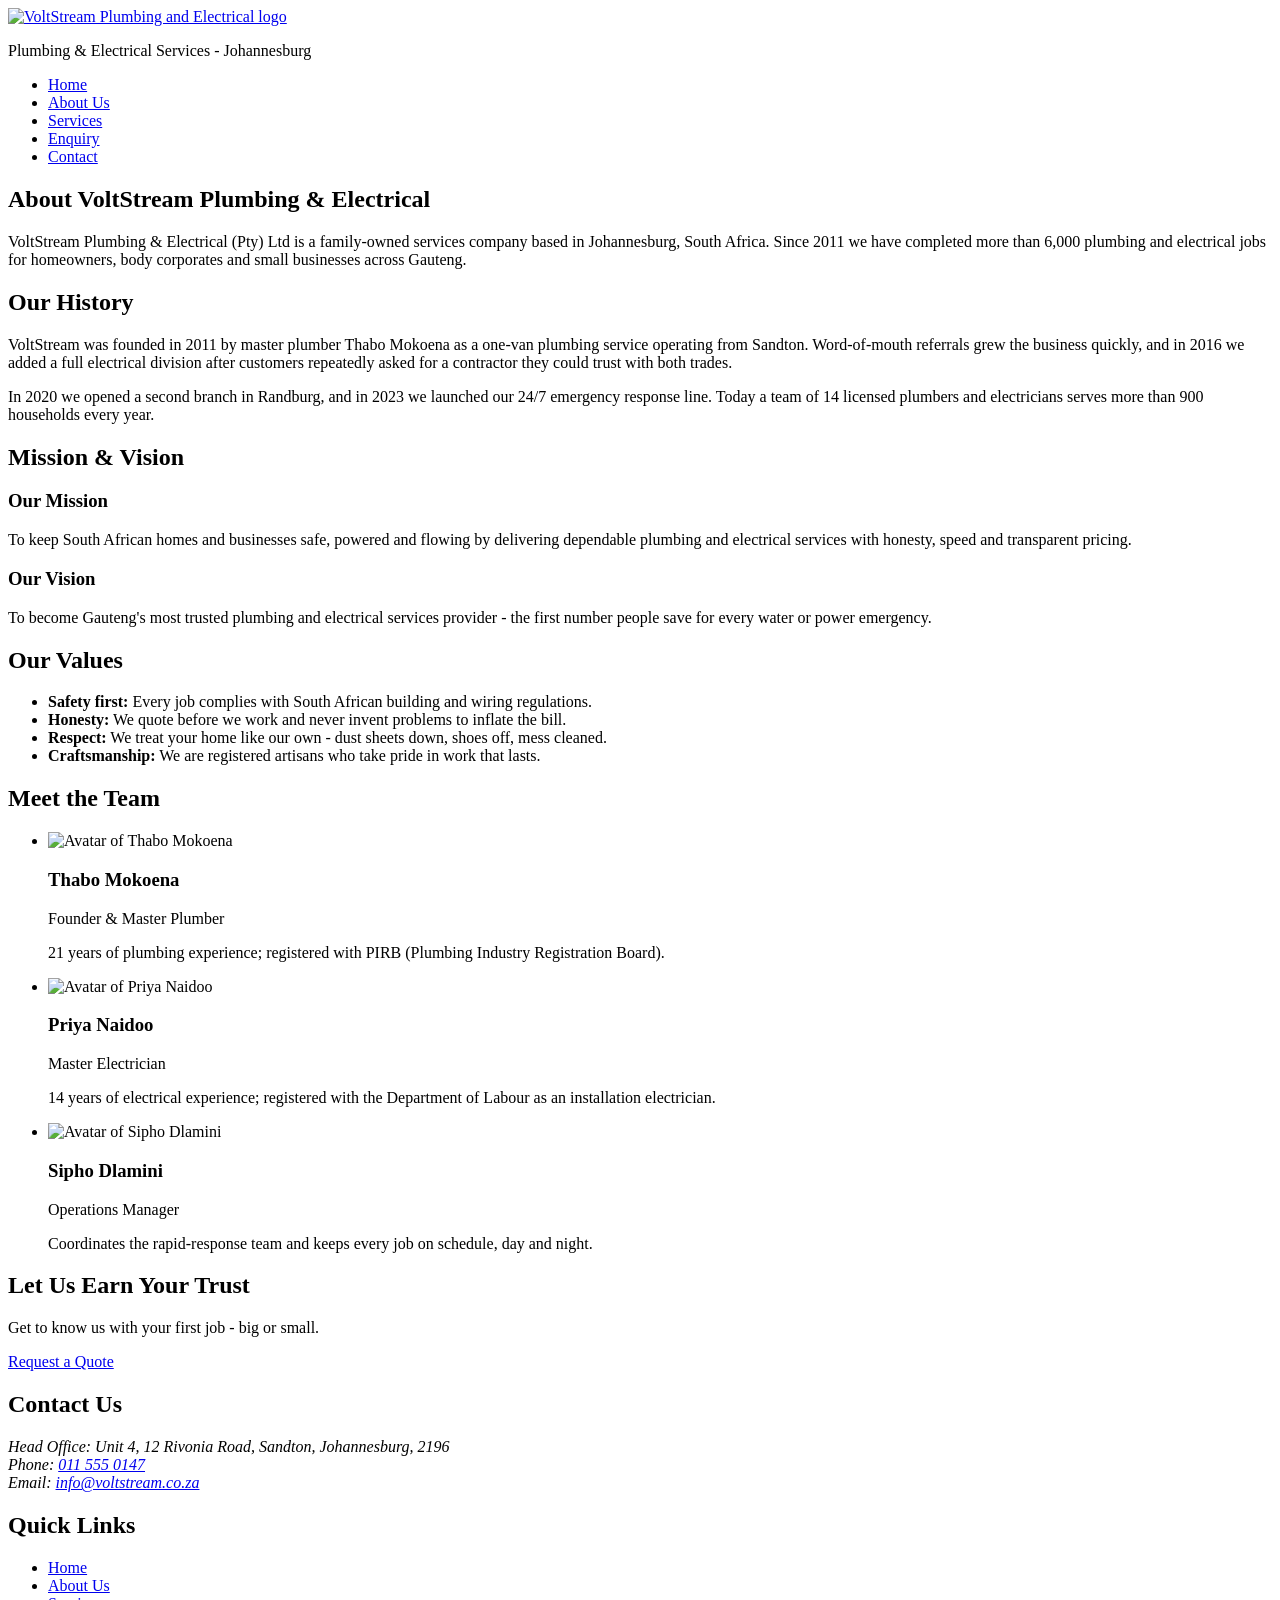
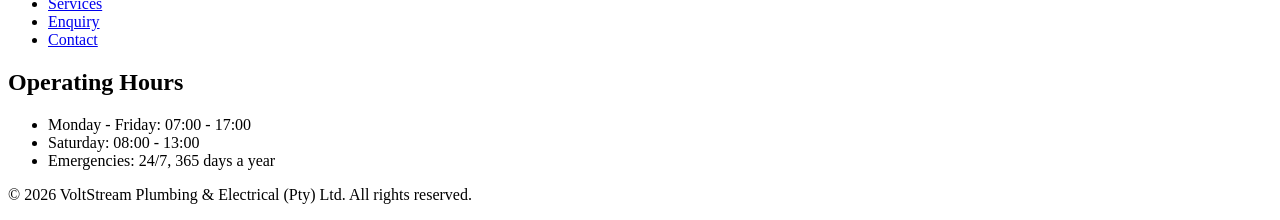
==== about.html @ 59e28704 "Add the 5 HTML pages with semantic structure, shared navigation and comments" ====
<!DOCTYPE html>
<!--
  ============================================================
  VoltStream Plumbing & Electrical - About Us page (about.html)
  WEDE5020 Portfolio of Evidence - Part 1
  ------------------------------------------------------------
  Page purpose:
  Tells the story of the business, states its mission and
  vision, lists the company values and introduces the team.
  ============================================================
-->
<html lang="en">
  <head>
    <meta charset="UTF-8">
    <meta name="viewport" content="width=device-width, initial-scale=1.0">
    <!-- SEO groundwork: page-specific description -->
    <meta name="description" content="Learn about VoltStream Plumbing &amp; Electrical - our history, mission, vision, values and the qualified team behind Johannesburg's trusted plumbing and electrical service.">
    <meta name="author" content="VoltStream Plumbing &amp; Electrical">
    <title>About Us | VoltStream Plumbing &amp; Electrical</title>
    <link rel="stylesheet" href="css/styles.css">
    <link rel="icon" type="image/svg+xml" href="images/logo.svg">
  </head>

  <body>
    <!-- ===================== HEADER / NAVIGATION ===================== -->
    <header>
      <a href="index.html" aria-label="VoltStream Plumbing and Electrical - home">
        <img src="images/logo.svg" alt="VoltStream Plumbing and Electrical logo" width="280" height="70">
      </a>
      <p>Plumbing &amp; Electrical Services - Johannesburg</p>

      <!-- Same navigation menu as every other page -->
      <nav aria-label="Main navigation">
        <ul>
          <li><a href="index.html">Home</a></li>
          <li><a href="about.html" aria-current="page">About Us</a></li>
          <li><a href="services.html">Services</a></li>
          <li><a href="enquiry.html">Enquiry</a></li>
          <li><a href="contact.html">Contact</a></li>
        </ul>
      </nav>
    </header>

    <!-- ===================== MAIN CONTENT ===================== -->
    <main>
      <!-- Page introduction -->
      <section aria-labelledby="about-heading">
        <h1 id="about-heading">About VoltStream Plumbing &amp; Electrical</h1>
        <p>
          VoltStream Plumbing &amp; Electrical (Pty) Ltd is a family-owned services company
          based in Johannesburg, South Africa. Since 2011 we have completed more than
          6,000 plumbing and electrical jobs for homeowners, body corporates and small
          businesses across Gauteng.
        </p>
      </section>

      <!-- Company history -->
      <section aria-labelledby="history-heading">
        <h2 id="history-heading">Our History</h2>
        <p>
          VoltStream was founded in 2011 by master plumber Thabo Mokoena as a one-van
          plumbing service operating from Sandton. Word-of-mouth referrals grew the
          business quickly, and in 2016 we added a full electrical division after
          customers repeatedly asked for a contractor they could trust with both trades.
        </p>
        <p>
          In 2020 we opened a second branch in Randburg, and in 2023 we launched our
          24/7 emergency response line. Today a team of 14 licensed plumbers and
          electricians serves more than 900 households every year.
        </p>
      </section>

      <!-- Mission and vision statements -->
      <section aria-labelledby="mission-heading">
        <h2 id="mission-heading">Mission &amp; Vision</h2>
        <h3>Our Mission</h3>
        <p>
          To keep South African homes and businesses safe, powered and flowing by
          delivering dependable plumbing and electrical services with honesty, speed
          and transparent pricing.
        </p>
        <h3>Our Vision</h3>
        <p>
          To become Gauteng's most trusted plumbing and electrical services provider -
          the first number people save for every water or power emergency.
        </p>
      </section>

      <!-- Company values -->
      <section aria-labelledby="values-heading">
        <h2 id="values-heading">Our Values</h2>
        <ul>
          <li><strong>Safety first:</strong> Every job complies with South African building and wiring regulations.</li>
          <li><strong>Honesty:</strong> We quote before we work and never invent problems to inflate the bill.</li>
          <li><strong>Respect:</strong> We treat your home like our own - dust sheets down, shoes off, mess cleaned.</li>
          <li><strong>Craftsmanship:</strong> We are registered artisans who take pride in work that lasts.</li>
        </ul>
      </section>

      <!-- Team members -->
      <section aria-labelledby="team-heading">
        <h2 id="team-heading">Meet the Team</h2>
        <ul>
          <li>
            <!-- Placeholder avatar: replace with a real team photo in Part 2 -->
            <img src="images/team-thabo.svg" alt="Avatar of Thabo Mokoena" width="140" height="140">
            <h3>Thabo Mokoena</h3>
            <p>Founder &amp; Master Plumber</p>
            <p>21 years of plumbing experience; registered with PIRB (Plumbing Industry Registration Board).</p>
          </li>
          <li>
            <img src="images/team-priya.svg" alt="Avatar of Priya Naidoo" width="140" height="140">
            <h3>Priya Naidoo</h3>
            <p>Master Electrician</p>
            <p>14 years of electrical experience; registered with the Department of Labour as an installation electrician.</p>
          </li>
          <li>
            <img src="images/team-sipho.svg" alt="Avatar of Sipho Dlamini" width="140" height="140">
            <h3>Sipho Dlamini</h3>
            <p>Operations Manager</p>
            <p>Coordinates the rapid-response team and keeps every job on schedule, day and night.</p>
          </li>
        </ul>
      </section>

      <!-- Call to action -->
      <section aria-labelledby="about-cta-heading">
        <h2 id="about-cta-heading">Let Us Earn Your Trust</h2>
        <p>Get to know us with your first job - big or small.</p>
        <a href="enquiry.html">Request a Quote</a>
      </section>
    </main>

    <!-- ===================== FOOTER ===================== -->
    <footer>
      <section aria-labelledby="footer-contact">
        <h2 id="footer-contact">Contact Us</h2>
        <address>
          Head Office: Unit 4, 12 Rivonia Road, Sandton, Johannesburg, 2196<br>
          Phone: <a href="tel:+27115550147">011 555 0147</a><br>
          Email: <a href="mailto:info@voltstream.co.za">info@voltstream.co.za</a>
        </address>
      </section>

      <nav aria-label="Footer navigation">
        <h2>Quick Links</h2>
        <ul>
          <li><a href="index.html">Home</a></li>
          <li><a href="about.html">About Us</a></li>
          <li><a href="services.html">Services</a></li>
          <li><a href="enquiry.html">Enquiry</a></li>
          <li><a href="contact.html">Contact</a></li>
        </ul>
      </nav>

      <section aria-labelledby="footer-hours">
        <h2 id="footer-hours">Operating Hours</h2>
        <ul>
          <li>Monday - Friday: 07:00 - 17:00</li>
          <li>Saturday: 08:00 - 13:00</li>
          <li>Emergencies: 24/7, 365 days a year</li>
        </ul>
      </section>

      <p>&copy; 2026 VoltStream Plumbing &amp; Electrical (Pty) Ltd. All rights reserved.</p>
    </footer>
  </body>
</html>
---- css/styles.css ----
/*
  ==========================================================
  VoltStream Plumbing & Electrical - main stylesheet
  WEDE5020 Portfolio of Evidence - Part 1
  ----------------------------------------------------------
  NOTE: This file is intentionally empty in Part 1.
  Part 2 (Designing the Visuals) will add the full CSS:
  layout, typography, colour scheme and responsive design.
  ==========================================================
*/
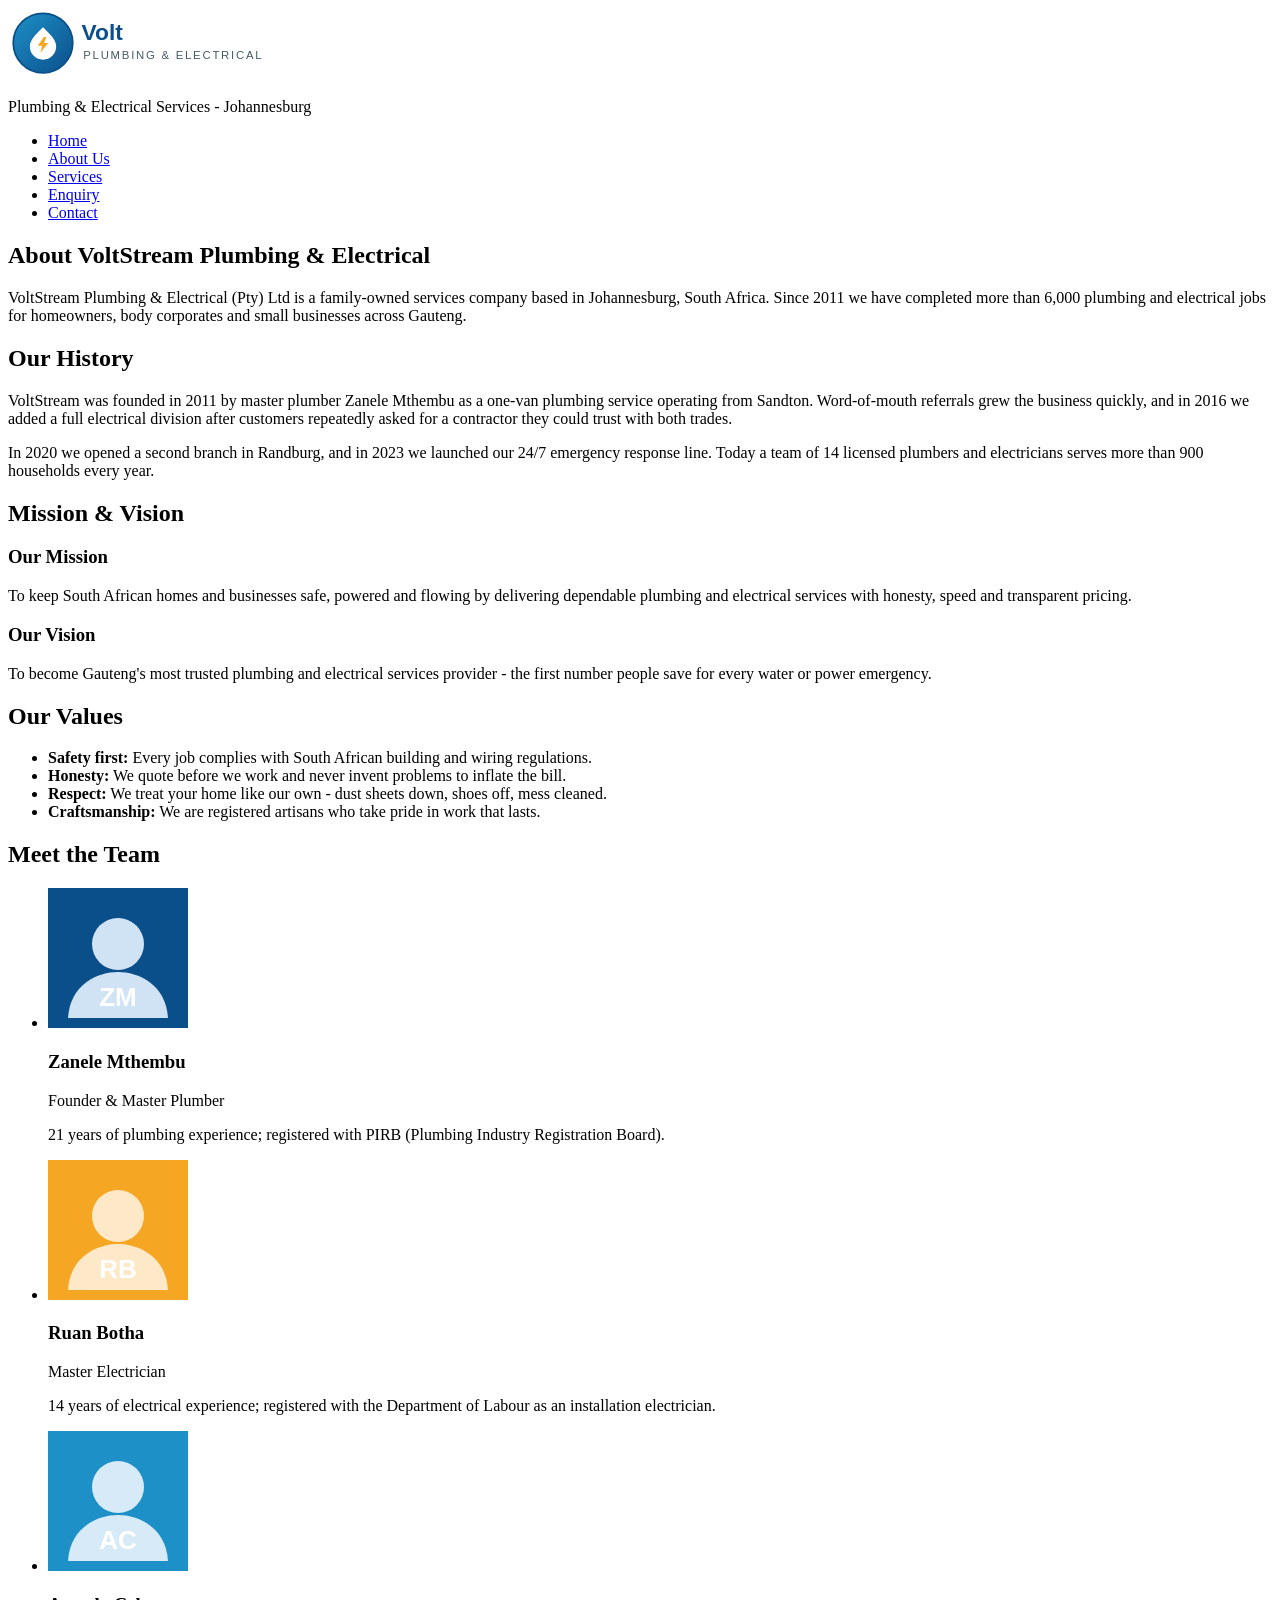
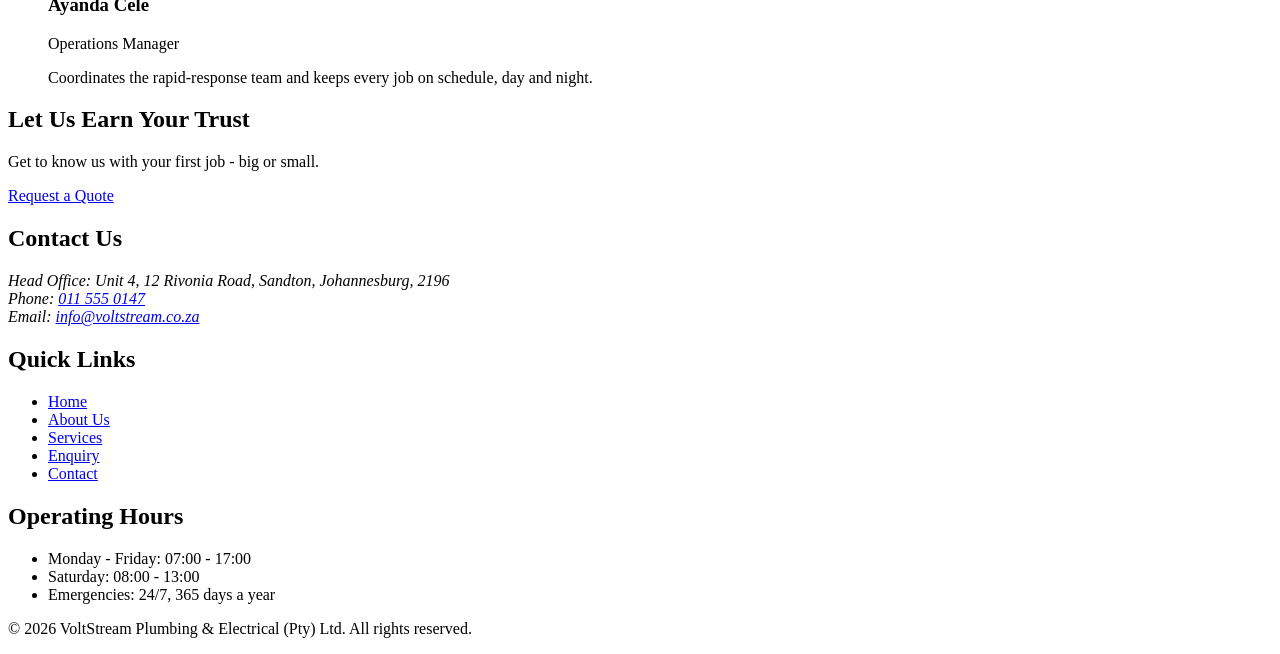
==== commit af9f623c: "Update team names and avatars on About page; rewrite proposals in a natural tone; refresh content ZI" ====
--- a/about.html
+++ b/about.html
@@ -58,7 +58,7 @@
       <section aria-labelledby="history-heading">
         <h2 id="history-heading">Our History</h2>
         <p>
-          VoltStream was founded in 2011 by master plumber Thabo Mokoena as a one-van
+          VoltStream was founded in 2011 by master plumber Zanele Mthembu as a one-van
           plumbing service operating from Sandton. Word-of-mouth referrals grew the
           business quickly, and in 2016 we added a full electrical division after
           customers repeatedly asked for a contractor they could trust with both trades.
@@ -103,20 +103,20 @@
         <ul>
           <li>
             <!-- Placeholder avatar: replace with a real team photo in Part 2 -->
-            <img src="images/team-thabo.svg" alt="Avatar of Thabo Mokoena" width="140" height="140">
-            <h3>Thabo Mokoena</h3>
+            <img src="images/team-zanele.svg" alt="Avatar of Zanele Mthembu" width="140" height="140">
+            <h3>Zanele Mthembu</h3>
             <p>Founder &amp; Master Plumber</p>
             <p>21 years of plumbing experience; registered with PIRB (Plumbing Industry Registration Board).</p>
           </li>
           <li>
-            <img src="images/team-priya.svg" alt="Avatar of Priya Naidoo" width="140" height="140">
-            <h3>Priya Naidoo</h3>
+            <img src="images/team-ruan.svg" alt="Avatar of Ruan Botha" width="140" height="140">
+            <h3>Ruan Botha</h3>
             <p>Master Electrician</p>
             <p>14 years of electrical experience; registered with the Department of Labour as an installation electrician.</p>
           </li>
           <li>
-            <img src="images/team-sipho.svg" alt="Avatar of Sipho Dlamini" width="140" height="140">
-            <h3>Sipho Dlamini</h3>
+            <img src="images/team-ayanda.svg" alt="Avatar of Ayanda Cele" width="140" height="140">
+            <h3>Ayanda Cele</h3>
             <p>Operations Manager</p>
             <p>Coordinates the rapid-response team and keeps every job on schedule, day and night.</p>
           </li>
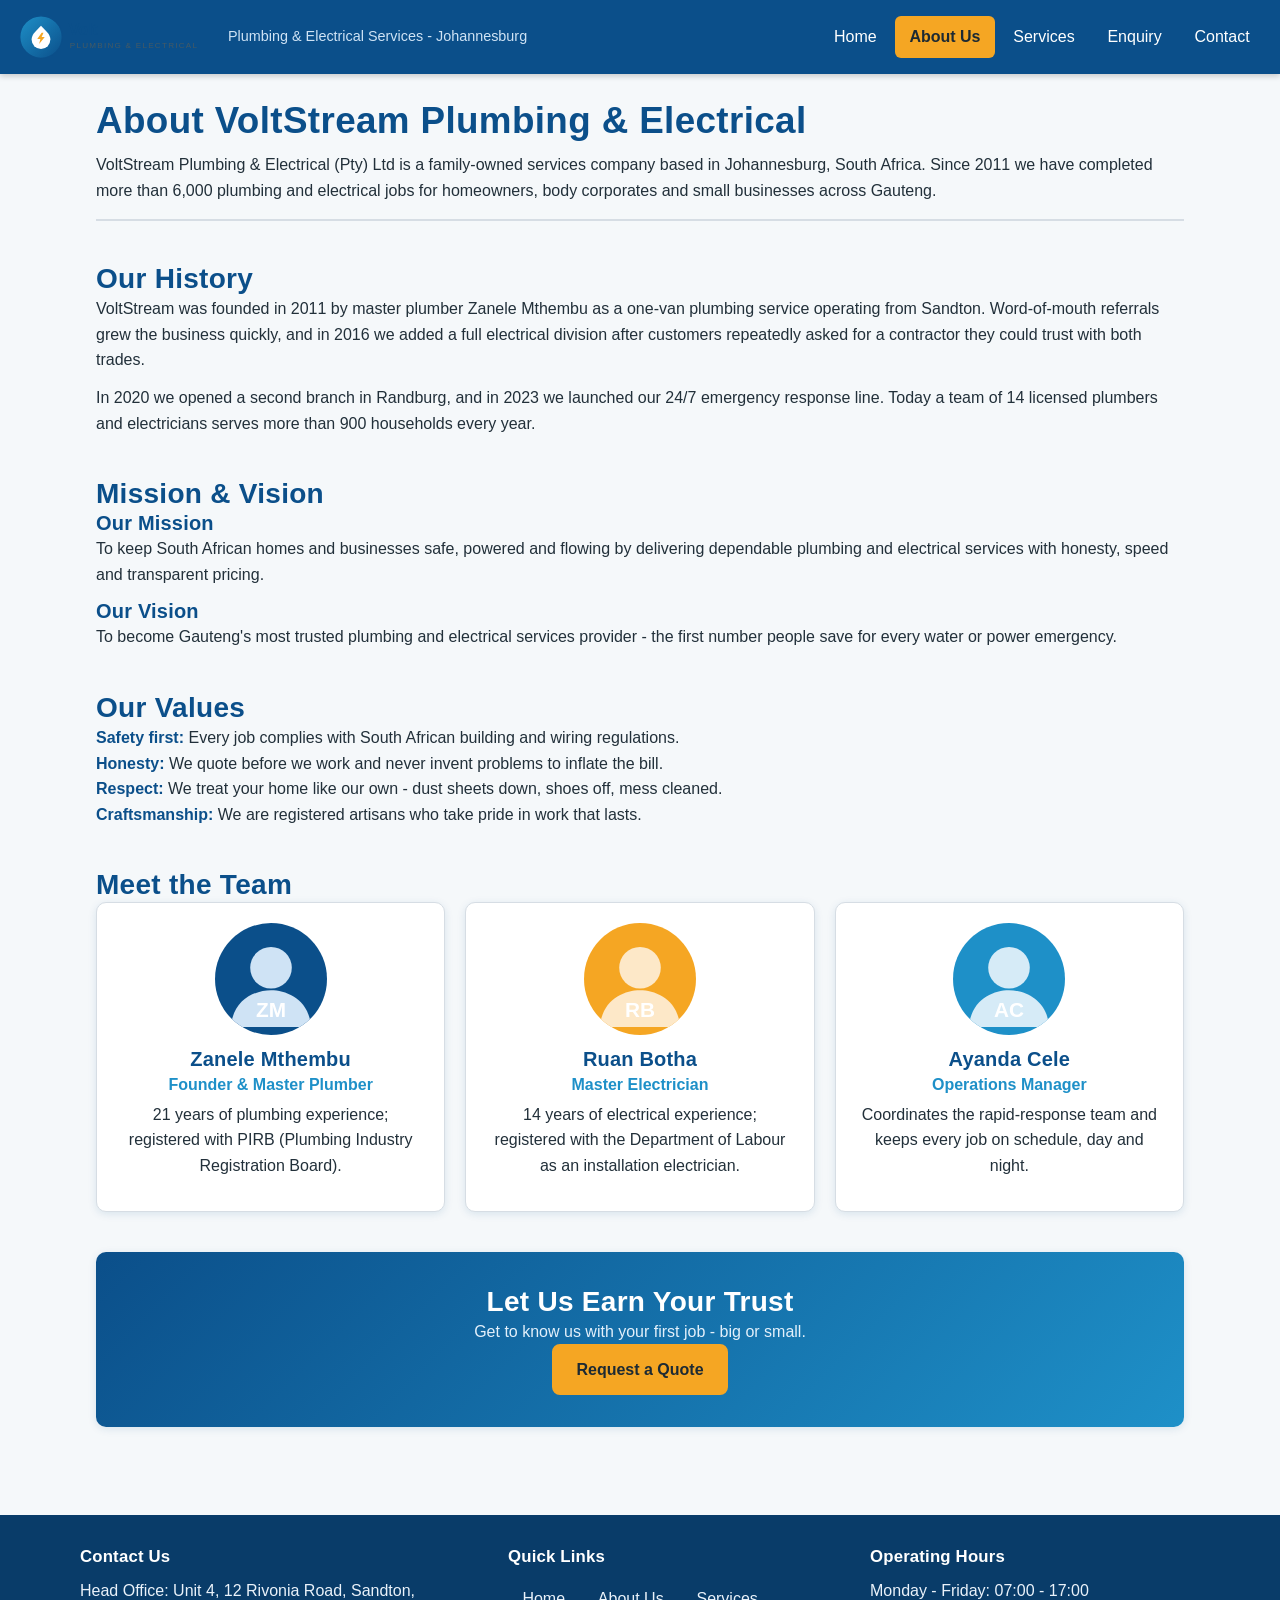
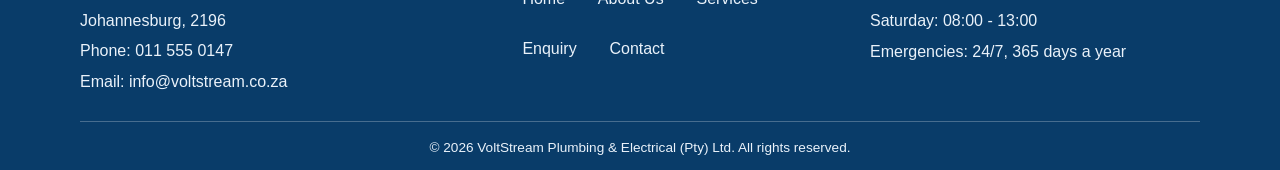
==== commit a37a71cf: "Update the five pages with class hooks, srcset and sizes attributes and a picture element for the he" ====
--- a/about.html
+++ b/about.html
@@ -98,7 +98,7 @@
       </section>
 
       <!-- Team members -->
-      <section aria-labelledby="team-heading">
+      <section aria-labelledby="team-heading" class="team">
         <h2 id="team-heading">Meet the Team</h2>
         <ul>
           <li>
@@ -124,10 +124,10 @@
       </section>
 
       <!-- Call to action -->
-      <section aria-labelledby="about-cta-heading">
+      <section aria-labelledby="about-cta-heading" class="cta">
         <h2 id="about-cta-heading">Let Us Earn Your Trust</h2>
         <p>Get to know us with your first job - big or small.</p>
-        <a href="enquiry.html">Request a Quote</a>
+        <a href="enquiry.html" class="btn">Request a Quote</a>
       </section>
     </main>
 
--- a/css/styles.css
+++ b/css/styles.css
@@ -1,10 +1,786 @@
-/*
-  ==========================================================
-  VoltStream Plumbing & Electrical - main stylesheet
-  WEDE5020 Portfolio of Evidence - Part 1
-  ----------------------------------------------------------
-  NOTE: This file is intentionally empty in Part 1.
-  Part 2 (Designing the Visuals) will add the full CSS:
-  layout, typography, colour scheme and responsive design.
-  ==========================================================
-*/
+/* ============================================================
+   VoltStream Plumbing and Electrical - main stylesheet
+   WEDE5020 PoE - Part 2 (CSS styling and responsive design)
+
+   Contents:
+   1.  CSS reset
+   2.  Design variables
+   3.  Base and typography
+   4.  Header and navigation
+   5.  Page intro
+   6.  Hero section (home)
+   7.  Buttons
+   8.  Service cards (home)
+   9.  Split sections (image next to text)
+   10. Testimonials
+   11. Call-to-action banner
+   12. Team section (about)
+   13. Area chips (services)
+   14. Tables (services pricing)
+   15. Branches and maps (contact)
+   16. Contact details (contact)
+   17. Forms (enquiry and contact)
+   18. Footer
+
+   The layout is mobile-first: a single column by default,
+   two columns from 40em (tablet) and wider columns from
+   64em (desktop). Colours come from the company logo.
+   ============================================================ */
+
+/* ---------- 1. CSS reset: same starting point in every browser ---------- */
+
+*, *::before, *::after {
+  box-sizing: border-box;
+  margin: 0;
+  padding: 0;
+}
+
+html {
+  -webkit-text-size-adjust: 100%;
+  scroll-behavior: smooth;
+}
+
+img, svg, video, iframe {
+  display: block;
+  max-width: 100%;
+}
+
+ul, ol {
+  list-style: none;
+}
+
+a {
+  text-decoration: none;
+  color: inherit;
+}
+
+button, input, select, textarea {
+  font: inherit;
+  color: inherit;
+}
+
+/* ---------- 2. Design variables: the brand colours from the logo ---------- */
+
+:root {
+  --blue: #0b4f8a;          /* deep trust blue from the logo wordmark */
+  --blue-dark: #093c69;     /* darker blue for the footer */
+  --sky: #1e90c8;           /* electric blue from the logo badge */
+  --amber: #f5a623;         /* accent orange from the logo bolt */
+  --amber-dark: #d78a00;    /* hover state for amber buttons */
+  --ink: #22303a;           /* main text colour */
+  --slate: #455a64;         /* secondary text from the logo tagline */
+  --line: #d6dde4;          /* borders and dividers */
+  --paper: #f5f8fa;         /* page background */
+  --white: #ffffff;
+  --shadow: 0 2px 8px rgba(11, 79, 138, 0.12);
+  --shadow-hover: 0 8px 20px rgba(11, 79, 138, 0.2);
+  --radius: 10px;
+}
+
+/* ---------- 3. Base and typography: set once, inherited everywhere ---------- */
+
+body {
+  font-family: "Segoe UI", Roboto, "Helvetica Neue", Arial, sans-serif;
+  font-size: 1rem;                 /* relative to the browser default */
+  line-height: 1.6;
+  color: var(--ink);
+  background: var(--paper);
+}
+
+h1, h2, h3 {
+  color: var(--blue);
+  line-height: 1.25;
+  font-weight: 700;
+  letter-spacing: 0.01em;          /* a touch of air between letters */
+}
+
+h1 { font-size: clamp(1.6rem, 4vw, 2.3rem); }
+h2 { font-size: clamp(1.3rem, 3vw, 1.75rem); }
+h3 { font-size: clamp(1.05rem, 2.5vw, 1.25rem); }
+
+p {
+  margin-bottom: 0.75rem;
+}
+
+a {
+  color: var(--blue);
+}
+
+a:hover {
+  color: var(--sky);
+  text-decoration: underline;
+}
+
+strong {
+  color: var(--blue);
+}
+
+main {
+  max-width: 70rem;
+  margin-inline: auto;
+  padding: 1.5rem 1rem 3rem;
+}
+
+main > section {
+  margin-bottom: 2.5rem;
+}
+
+/* Keyboard users get a clear amber ring on every focusable element */
+:focus-visible {
+  outline: 3px solid var(--amber);
+  outline-offset: 2px;
+}
+
+/* Respect users who prefer less movement */
+@media (prefers-reduced-motion: reduce) {
+  *, *::before, *::after {
+    transition: none !important;
+    animation: none !important;
+  }
+}
+
+/* ---------- 4. Header and navigation ---------- */
+
+header {
+  position: sticky;
+  top: 0;
+  z-index: 20;
+  background: var(--blue);
+  color: var(--white);
+  padding: 0.75rem 1rem;
+  display: flex;
+  flex-wrap: wrap;
+  align-items: center;
+  gap: 0.25rem 0.75rem;
+  box-shadow: 0 2px 6px rgba(0, 0, 0, 0.2);
+}
+
+header a[aria-label] {
+  line-height: 0;                /* removes the gap under the logo */
+}
+
+header a[aria-label] img {
+  width: 12.5rem;                /* logo scales down from its 280px size */
+  height: auto;
+}
+
+header p {
+  margin: 0;
+  font-size: 0.9rem;
+  color: #cfe3f5;
+}
+
+header nav {
+  flex-basis: 100%;              /* drops onto its own row on small phones */
+}
+
+nav ul {
+  display: flex;
+  flex-wrap: wrap;
+  gap: 0.25rem;
+}
+
+nav a {
+  display: block;
+  padding: 0.5rem 0.9rem;
+  border-radius: 6px;
+  color: var(--white);
+  font-weight: 500;
+}
+
+nav a:hover {
+  background: rgba(255, 255, 255, 0.14);
+  color: var(--white);
+  text-decoration: none;
+}
+
+nav a:active {
+  background: rgba(255, 255, 255, 0.25);
+}
+
+/* the page you are on is highlighted with the brand orange */
+nav a[aria-current="page"] {
+  background: var(--amber);
+  color: #1d2a33;
+  font-weight: 700;
+}
+
+/* ---------- 5. Page intro: the heading strip on every inner page ---------- */
+
+main > section:first-child:not(.hero) {
+  border-bottom: 2px solid var(--line);
+  padding-bottom: 1rem;
+  margin-bottom: 2.5rem;
+}
+
+main > section:first-child:not(.hero) h1 {
+  margin-bottom: 0.5rem;
+}
+
+main > section:first-child:not(.hero) p:last-child {
+  margin-bottom: 0;
+}
+
+/* ---------- 6. Hero section on the home page ---------- */
+
+.hero img,
+.hero picture img {
+  border-radius: var(--radius);
+  box-shadow: var(--shadow);
+  width: 100%;
+  height: auto;
+}
+
+/* ---------- 7. Buttons: plain links styled as buttons ---------- */
+
+.btn {
+  display: inline-block;
+  background: var(--amber);
+  border: 2px solid var(--amber);
+  color: #1d2a33;
+  font-weight: 700;
+  padding: 0.65rem 1.4rem;
+  border-radius: 8px;
+  transition: background 0.15s ease, border-color 0.15s ease,
+              color 0.15s ease, transform 0.1s ease;
+}
+
+.btn:hover {
+  background: var(--amber-dark);
+  border-color: var(--amber-dark);
+  color: var(--white);
+  text-decoration: none;
+}
+
+.btn:active {
+  transform: translateY(1px);
+}
+
+.btn-secondary {
+  background: transparent;
+  border-color: var(--blue);
+  color: var(--blue);
+}
+
+.btn-secondary:hover {
+  background: var(--blue);
+  color: var(--white);
+}
+
+.cta-row {
+  display: flex;
+  flex-wrap: wrap;
+  gap: 0.75rem;
+  margin-top: 1rem;
+}
+
+/* ---------- 8. Service cards on the home page ---------- */
+
+.cards ul {
+  display: grid;
+  gap: 1.25rem;
+}
+
+.cards li {
+  background: var(--white);
+  border: 1px solid var(--line);
+  border-radius: var(--radius);
+  padding: 1rem;
+  box-shadow: var(--shadow);
+  transition: box-shadow 0.15s ease, transform 0.15s ease;
+}
+
+.cards li:hover {
+  box-shadow: var(--shadow-hover);
+  transform: translateY(-3px);
+}
+
+.cards img {
+  border-radius: 8px;
+  width: 100%;
+  height: auto;
+}
+
+.cards h3 {
+  margin-top: 0.75rem;
+}
+
+.cards .btn {
+  margin-top: 1rem;
+}
+
+/* ---------- 9. Split sections: image on one side, text on the other ---------- */
+
+.split ul {
+  margin-top: 0.5rem;
+}
+
+.split li {
+  display: flex;
+  gap: 0.5rem;
+  padding: 0.45rem 0;
+  border-bottom: 1px dashed var(--line);
+}
+
+/* a small blue tick in front of every list item - one rule, every list */
+.split li::before {
+  content: "\2713";
+  color: var(--sky);
+  font-weight: 700;
+}
+
+.split img {
+  border-radius: var(--radius);
+  box-shadow: var(--shadow);
+  width: 100%;
+  height: auto;
+}
+
+/* ---------- 10. Testimonials ---------- */
+
+.testimonials {
+  display: grid;
+  gap: 1rem;
+}
+
+.testimonials blockquote {
+  background: var(--white);
+  border-left: 4px solid var(--amber);
+  border-radius: 0 var(--radius) var(--radius) 0;
+  padding: 1rem 1.25rem;
+  box-shadow: var(--shadow);
+}
+
+.testimonials blockquote p {
+  font-style: italic;
+  margin-bottom: 0.5rem;
+}
+
+.testimonials blockquote footer {
+  font-style: normal;
+  font-weight: 600;
+  color: var(--slate);
+}
+
+/* ---------- 11. Call-to-action banner ---------- */
+
+.cta {
+  background: linear-gradient(135deg, var(--blue), var(--sky));
+  color: var(--white);
+  border-radius: var(--radius);
+  padding: 2rem 1.5rem;
+  text-align: center;
+  box-shadow: var(--shadow);
+}
+
+.cta h2 {
+  color: var(--white);
+}
+
+.cta p {
+  color: #e3f0fb;
+  margin-bottom: 0;
+}
+
+.cta .cta-row {
+  justify-content: center;
+}
+
+.cta .btn-secondary {
+  border-color: var(--white);
+  color: var(--white);
+}
+
+.cta .btn-secondary:hover {
+  background: var(--white);
+  color: var(--blue);
+}
+
+/* ---------- 12. Team section on the about page ---------- */
+
+.team ul {
+  display: grid;
+  gap: 1.25rem;
+}
+
+.team li {
+  background: var(--white);
+  border: 1px solid var(--line);
+  border-radius: var(--radius);
+  padding: 1.25rem;
+  text-align: center;
+  box-shadow: var(--shadow);
+}
+
+.team img {
+  border-radius: 50%;
+  width: 7rem;
+  height: auto;
+  margin-inline: auto;
+}
+
+.team h3 {
+  margin-top: 0.75rem;
+}
+
+/* the job title directly under the name */
+.team h3 + p {
+  color: var(--sky);
+  font-weight: 600;
+  margin-bottom: 0.25rem;
+}
+
+/* ---------- 13. Area chips on the services page ---------- */
+
+.chips ul {
+  display: flex;
+  flex-wrap: wrap;
+  gap: 0.6rem;
+  margin-top: 0.75rem;
+}
+
+.chips li {
+  background: var(--white);
+  border: 1px solid var(--line);
+  padding: 0.35rem 1rem;
+  border-radius: 999px;
+  box-shadow: var(--shadow);
+  transition: border-color 0.15s ease;
+}
+
+.chips li:hover {
+  border-color: var(--sky);
+}
+
+/* ---------- 14. Tables: the maintenance plan pricing table ---------- */
+
+.table-scroll {
+  overflow-x: auto;              /* the table can slide sideways on phones */
+  margin-top: 1rem;
+}
+
+table {
+  border-collapse: collapse;
+  width: 100%;
+  min-width: 30rem;
+  background: var(--white);
+  box-shadow: var(--shadow);
+}
+
+caption {
+  caption-side: top;
+  text-align: left;
+  font-weight: 600;
+  color: var(--slate);
+  padding-bottom: 0.5rem;
+}
+
+th, td {
+  text-align: left;
+  padding: 0.65rem 0.9rem;
+  border-bottom: 1px solid var(--line);
+}
+
+thead th {
+  background: var(--blue);
+  color: var(--white);
+}
+
+tbody tr:nth-child(even) {
+  background: #f2f6fa;
+}
+
+tbody tr:hover {
+  background: #e6f0f9;
+}
+
+/* ---------- 15. Branches and embedded maps on the contact page ---------- */
+
+.branch {
+  display: grid;
+  gap: 1rem;
+  padding-bottom: 1.5rem;
+}
+
+.branch address {
+  font-style: normal;
+  background: var(--white);
+  border: 1px solid var(--line);
+  border-radius: var(--radius);
+  padding: 1rem;
+  box-shadow: var(--shadow);
+  align-self: start;
+}
+
+.branch iframe {
+  width: 100%;
+  height: 18rem;
+  border: 0;
+  border-radius: var(--radius);
+  box-shadow: var(--shadow);
+}
+
+/* ---------- 16. Contact details cards ---------- */
+
+.contact-details {
+  display: grid;
+  gap: 1.25rem;
+}
+
+.contact-details address,
+.contact-details ul {
+  background: var(--white);
+  border: 1px solid var(--line);
+  border-radius: var(--radius);
+  padding: 1rem 1.25rem;
+  box-shadow: var(--shadow);
+}
+
+.contact-details address {
+  font-style: normal;
+}
+
+.contact-details li {
+  padding: 0.25rem 0;
+}
+
+/* ---------- 17. Forms on the enquiry and contact pages ---------- */
+
+main form {
+  background: var(--white);
+  border: 1px solid var(--line);
+  border-radius: var(--radius);
+  padding: 1.25rem;
+  box-shadow: var(--shadow);
+  max-width: 42rem;
+  margin-top: 1rem;
+}
+
+fieldset {
+  border: 1px solid var(--line);
+  border-radius: 8px;
+  padding: 1rem 1rem 0.5rem;
+  margin-bottom: 1rem;
+}
+
+legend {
+  font-weight: 700;
+  color: var(--blue);
+  padding-inline: 0.4rem;
+}
+
+label {
+  display: block;
+  font-weight: 600;
+  margin-top: 0.75rem;
+}
+
+input, select, textarea {
+  width: 100%;
+  padding: 0.55rem 0.7rem;
+  margin-top: 0.25rem;
+  border: 1.5px solid var(--line);
+  border-radius: 6px;
+  background: var(--white);
+}
+
+input:hover, select:hover, textarea:hover {
+  border-color: var(--sky);
+}
+
+input:focus, select:focus, textarea:focus {
+  outline: none;
+  border-color: var(--sky);
+  box-shadow: 0 0 0 3px rgba(30, 144, 200, 0.2);
+}
+
+/* the consent checkbox sits next to its label instead of above it */
+.consent {
+  display: flex;
+  align-items: center;
+  gap: 0.5rem;
+  font-weight: 400;
+}
+
+.consent input {
+  width: auto;
+  margin: 0;
+}
+
+form button {
+  background: var(--amber);
+  border: 2px solid var(--amber);
+  color: #1d2a33;
+  font-weight: 700;
+  padding: 0.6rem 1.4rem;
+  border-radius: 8px;
+  margin-top: 1rem;
+  cursor: pointer;
+  transition: background 0.15s ease, color 0.15s ease, transform 0.1s ease;
+}
+
+form button:hover {
+  background: var(--amber-dark);
+  color: var(--white);
+}
+
+form button:active {
+  transform: translateY(1px);
+}
+
+form button[type="reset"] {
+  background: transparent;
+  border-color: var(--blue);
+  color: var(--blue);
+}
+
+form button[type="reset"]:hover {
+  background: var(--blue);
+  color: var(--white);
+}
+
+/* ---------- 18. Footer ---------- */
+
+body > footer {
+  background: var(--blue-dark);
+  color: #eaf2fa;
+  padding: 2rem max(1rem, calc(50% - 35rem)) 0.75rem;
+}
+
+body > footer h2 {
+  color: var(--white);
+  font-size: 1.05rem;
+  margin-bottom: 0.5rem;
+}
+
+body > footer section,
+body > footer nav {
+  margin-bottom: 1.5rem;
+}
+
+body > footer address {
+  font-style: normal;
+  line-height: 1.9;
+}
+
+body > footer a {
+  color: #eaf2fa;
+}
+
+body > footer a:hover {
+  color: var(--amber);
+}
+
+body > footer li {
+  padding: 0.15rem 0;
+}
+
+body > footer > p {
+  text-align: center;
+  font-size: 0.85rem;
+  border-top: 1px solid rgba(255, 255, 255, 0.25);
+  padding-top: 0.9rem;
+  margin: 0;
+}
+
+/* ============================================================
+   Responsive layout
+   Mobile-first: the styles above are the phone layout.
+   The queries below widen the layout on bigger screens.
+
+   - 40em (640px)  = tablet
+   - 64em (1024px) = desktop
+   ============================================================ */
+
+/* ---------- Tablet (40em and up) ---------- */
+
+@media (min-width: 40em) {
+
+  /* the tagline pushes the nav to the right of the header */
+  header {
+    flex-wrap: nowrap;
+  }
+
+  header p {
+    flex: 1;
+  }
+
+  header nav {
+    flex-basis: auto;
+    margin-left: auto;
+  }
+
+  /* hero becomes two columns: text left, photo right */
+  .hero {
+    display: grid;
+    grid-template-columns: 1.1fr 1fr;
+    grid-template-areas:
+      "heading image"
+      "text    image"
+      "actions image";
+    column-gap: 2rem;
+    row-gap: 1rem;
+    align-items: center;
+  }
+
+  .hero h1  { grid-area: heading; }
+  .hero picture { grid-area: image; }
+  .hero p   { grid-area: text; margin-bottom: 0; }
+  .hero .cta-row { grid-area: actions; margin-top: 0.5rem; }
+
+  /* two cards side by side, two testimonials side by side */
+  .cards ul {
+    grid-template-columns: repeat(2, 1fr);
+  }
+
+  .testimonials {
+    grid-template-columns: 1fr 1fr;
+  }
+
+  /* image next to text */
+  .split {
+    grid-template-columns: 1fr 1fr;
+    align-items: center;
+    gap: 2rem;
+  }
+
+  /* three team members in one row */
+  .team ul {
+    grid-template-columns: repeat(3, 1fr);
+  }
+
+  /* contact details in two cards, maps next to their addresses */
+  .contact-details {
+    grid-template-columns: 1fr 1fr;
+  }
+
+  .branch {
+    grid-template-columns: 16rem 1fr;
+    align-items: start;
+  }
+
+  /* the footer spreads into three columns */
+  body > footer {
+    display: grid;
+    grid-template-columns: 1.2fr 1fr 1fr;
+    column-gap: 2rem;
+  }
+
+  body > footer > p {
+    grid-column: 1 / -1;
+  }
+}
+
+/* ---------- Desktop (64em and up) ---------- */
+
+@media (min-width: 64em) {
+
+  /* three service cards in one row */
+  .cards ul {
+    grid-template-columns: repeat(3, 1fr);
+  }
+
+  .hero {
+    column-gap: 3rem;
+  }
+}
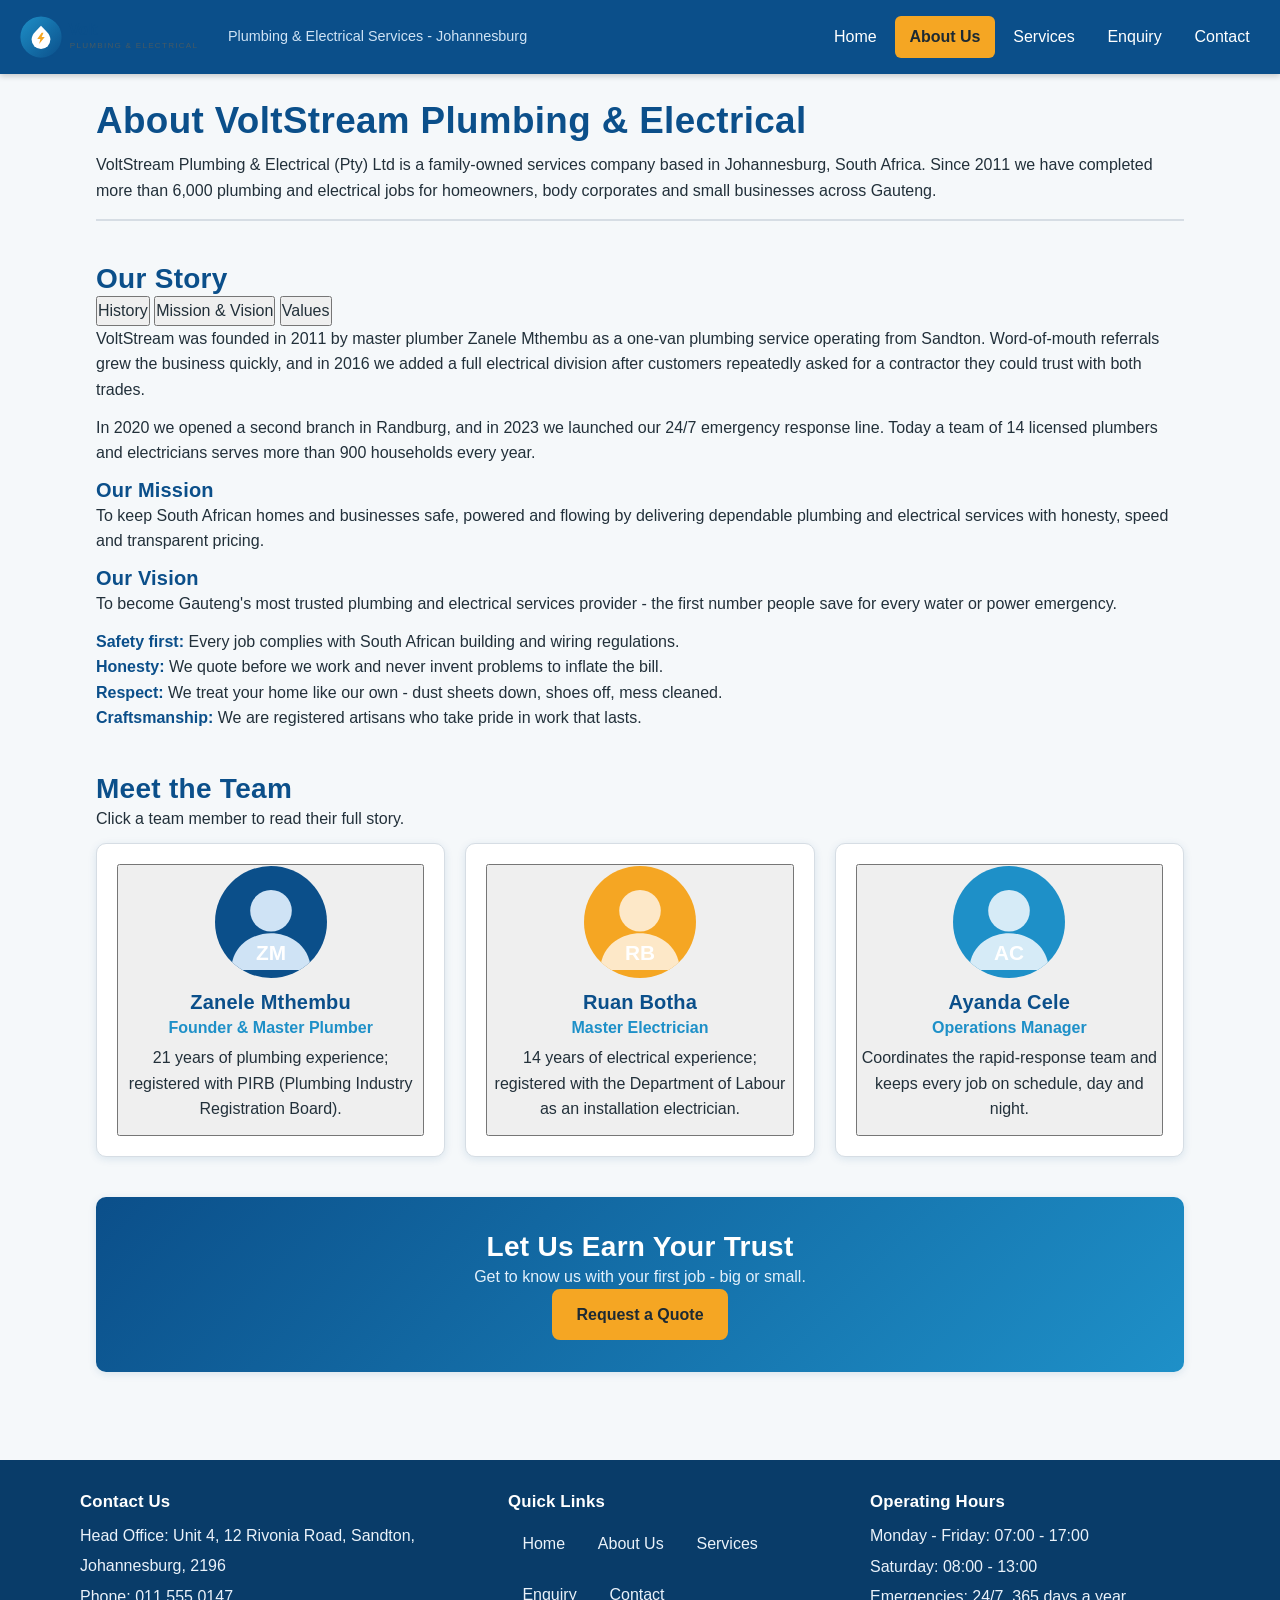
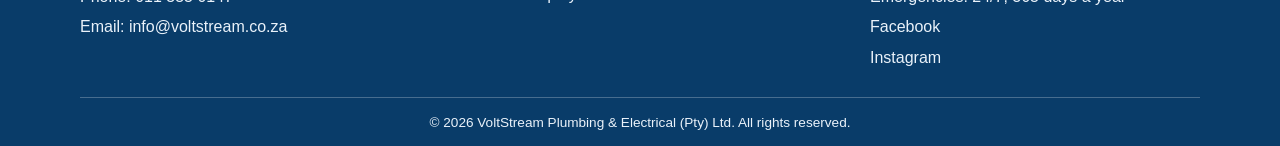
==== commit 646e2ea4: "Rework the five pages for Part 3: SEO meta tags, JSON-LD, gallery section, tabs, FAQ, Leaflet maps a" ====
--- a/about.html
+++ b/about.html
@@ -2,23 +2,31 @@
 <!--
   ============================================================
   VoltStream Plumbing & Electrical - About Us page (about.html)
-  WEDE5020 Portfolio of Evidence - Part 1
+  WEDE5020 Portfolio of Evidence - Parts 1 to 3
   ------------------------------------------------------------
   Page purpose:
-  Tells the story of the business, states its mission and
-  vision, lists the company values and introduces the team.
+  Tells the story of the business through tabs (history,
+  mission and vision, values) and introduces the team with
+  clickable cards that open a modal with the full bio.
   ============================================================
 -->
 <html lang="en">
   <head>
     <meta charset="UTF-8">
     <meta name="viewport" content="width=device-width, initial-scale=1.0">
-    <!-- SEO groundwork: page-specific description -->
     <meta name="description" content="Learn about VoltStream Plumbing &amp; Electrical - our history, mission, vision, values and the qualified team behind Johannesburg's trusted plumbing and electrical service.">
     <meta name="author" content="VoltStream Plumbing &amp; Electrical">
+    <meta name="theme-color" content="#0b4f8a">
     <title>About Us | VoltStream Plumbing &amp; Electrical</title>
+    <link rel="canonical" href="https://basimakhtar.github.io/WEDE5020-PoE/about.html">
+    <meta property="og:title" content="About Us | VoltStream Plumbing &amp; Electrical">
+    <meta property="og:description" content="The story, values and team behind Johannesburg's 24/7 plumbing and electrical service.">
+    <meta property="og:url" content="https://basimakhtar.github.io/WEDE5020-PoE/about.html">
+    <meta name="twitter:card" content="summary">
     <link rel="stylesheet" href="css/styles.css">
     <link rel="icon" type="image/svg+xml" href="images/logo.svg">
+    <script defer src="js/data.js"></script>
+    <script defer src="js/main.js"></script>
   </head>
 
   <body>
@@ -29,7 +37,6 @@
       </a>
       <p>Plumbing &amp; Electrical Services - Johannesburg</p>
 
-      <!-- Same navigation menu as every other page -->
       <nav aria-label="Main navigation">
         <ul>
           <li><a href="index.html">Home</a></li>
@@ -41,7 +48,6 @@
       </nav>
     </header>
 
-    <!-- ===================== MAIN CONTENT ===================== -->
     <main>
       <!-- Page introduction -->
       <section aria-labelledby="about-heading">
@@ -54,74 +60,97 @@
         </p>
       </section>
 
-      <!-- Company history -->
-      <section aria-labelledby="history-heading">
-        <h2 id="history-heading">Our History</h2>
-        <p>
-          VoltStream was founded in 2011 by master plumber Zanele Mthembu as a one-van
-          plumbing service operating from Sandton. Word-of-mouth referrals grew the
-          business quickly, and in 2016 we added a full electrical division after
-          customers repeatedly asked for a contractor they could trust with both trades.
-        </p>
-        <p>
-          In 2020 we opened a second branch in Randburg, and in 2023 we launched our
-          24/7 emergency response line. Today a team of 14 licensed plumbers and
-          electricians serves more than 900 households every year.
-        </p>
-      </section>
-
-      <!-- Mission and vision statements -->
-      <section aria-labelledby="mission-heading">
-        <h2 id="mission-heading">Mission &amp; Vision</h2>
-        <h3>Our Mission</h3>
-        <p>
-          To keep South African homes and businesses safe, powered and flowing by
-          delivering dependable plumbing and electrical services with honesty, speed
-          and transparent pricing.
-        </p>
-        <h3>Our Vision</h3>
-        <p>
-          To become Gauteng's most trusted plumbing and electrical services provider -
-          the first number people save for every water or power emergency.
-        </p>
-      </section>
-
-      <!-- Company values -->
-      <section aria-labelledby="values-heading">
-        <h2 id="values-heading">Our Values</h2>
-        <ul>
-          <li><strong>Safety first:</strong> Every job complies with South African building and wiring regulations.</li>
-          <li><strong>Honesty:</strong> We quote before we work and never invent problems to inflate the bill.</li>
-          <li><strong>Respect:</strong> We treat your home like our own - dust sheets down, shoes off, mess cleaned.</li>
-          <li><strong>Craftsmanship:</strong> We are registered artisans who take pride in work that lasts.</li>
-        </ul>
-      </section>
-
-      <!-- Team members -->
+      <!-- Company story in tabs: history, mission and vision, values -->
+      <section aria-labelledby="story-heading">
+        <h2 id="story-heading">Our Story</h2>
+        <div class="tabs">
+          <div class="tab-list" role="tablist" aria-label="About VoltStream">
+            <button type="button" role="tab" id="tab-history" aria-controls="panel-history">History</button>
+            <button type="button" role="tab" id="tab-mission" aria-controls="panel-mission">Mission &amp; Vision</button>
+            <button type="button" role="tab" id="tab-values" aria-controls="panel-values">Values</button>
+          </div>
+
+          <div role="tabpanel" id="panel-history" aria-labelledby="tab-history">
+            <p>
+              VoltStream was founded in 2011 by master plumber Zanele Mthembu as a one-van
+              plumbing service operating from Sandton. Word-of-mouth referrals grew the
+              business quickly, and in 2016 we added a full electrical division after
+              customers repeatedly asked for a contractor they could trust with both trades.
+            </p>
+            <p>
+              In 2020 we opened a second branch in Randburg, and in 2023 we launched our
+              24/7 emergency response line. Today a team of 14 licensed plumbers and
+              electricians serves more than 900 households every year.
+            </p>
+          </div>
+
+          <div role="tabpanel" id="panel-mission" aria-labelledby="tab-mission">
+            <h3>Our Mission</h3>
+            <p>
+              To keep South African homes and businesses safe, powered and flowing by
+              delivering dependable plumbing and electrical services with honesty, speed
+              and transparent pricing.
+            </p>
+            <h3>Our Vision</h3>
+            <p>
+              To become Gauteng's most trusted plumbing and electrical services provider -
+              the first number people save for every water or power emergency.
+            </p>
+          </div>
+
+          <div role="tabpanel" id="panel-values" aria-labelledby="tab-values">
+            <ul>
+              <li><strong>Safety first:</strong> Every job complies with South African building and wiring regulations.</li>
+              <li><strong>Honesty:</strong> We quote before we work and never invent problems to inflate the bill.</li>
+              <li><strong>Respect:</strong> We treat your home like our own - dust sheets down, shoes off, mess cleaned.</li>
+              <li><strong>Craftsmanship:</strong> We are registered artisans who take pride in work that lasts.</li>
+            </ul>
+          </div>
+        </div>
+      </section>
+
+      <!-- Team members: clicking a card opens a modal with the full bio -->
       <section aria-labelledby="team-heading" class="team">
         <h2 id="team-heading">Meet the Team</h2>
+        <p>Click a team member to read their full story.</p>
         <ul>
           <li>
-            <!-- Placeholder avatar: replace with a real team photo in Part 2 -->
-            <img src="images/team-zanele.svg" alt="Avatar of Zanele Mthembu" width="140" height="140">
-            <h3>Zanele Mthembu</h3>
-            <p>Founder &amp; Master Plumber</p>
-            <p>21 years of plumbing experience; registered with PIRB (Plumbing Industry Registration Board).</p>
+            <button type="button" data-bio="zanele" aria-haspopup="dialog">
+              <img src="images/team-zanele.svg" alt="Avatar of Zanele Mthembu" width="140" height="140">
+              <h3>Zanele Mthembu</h3>
+              <p>Founder &amp; Master Plumber</p>
+              <p>21 years of plumbing experience; registered with PIRB (Plumbing Industry Registration Board).</p>
+            </button>
           </li>
           <li>
-            <img src="images/team-ruan.svg" alt="Avatar of Ruan Botha" width="140" height="140">
-            <h3>Ruan Botha</h3>
-            <p>Master Electrician</p>
-            <p>14 years of electrical experience; registered with the Department of Labour as an installation electrician.</p>
+            <button type="button" data-bio="ruan" aria-haspopup="dialog">
+              <img src="images/team-ruan.svg" alt="Avatar of Ruan Botha" width="140" height="140">
+              <h3>Ruan Botha</h3>
+              <p>Master Electrician</p>
+              <p>14 years of electrical experience; registered with the Department of Labour as an installation electrician.</p>
+            </button>
           </li>
           <li>
-            <img src="images/team-ayanda.svg" alt="Avatar of Ayanda Cele" width="140" height="140">
-            <h3>Ayanda Cele</h3>
-            <p>Operations Manager</p>
-            <p>Coordinates the rapid-response team and keeps every job on schedule, day and night.</p>
+            <button type="button" data-bio="ayanda" aria-haspopup="dialog">
+              <img src="images/team-ayanda.svg" alt="Avatar of Ayanda Cele" width="140" height="140">
+              <h3>Ayanda Cele</h3>
+              <p>Operations Manager</p>
+              <p>Coordinates the rapid-response team and keeps every job on schedule, day and night.</p>
+            </button>
           </li>
         </ul>
       </section>
+
+      <!-- Team bio modal: filled by js/main.js -->
+      <div id="bio-modal" class="modal" role="dialog" aria-modal="true" aria-labelledby="bio-name" hidden>
+        <div class="modal-card">
+          <h3 id="bio-name"></h3>
+          <p id="bio-role" class="modal-role"></p>
+          <p id="bio-text"></p>
+          <p id="bio-detail" class="modal-detail"></p>
+          <button type="button" id="bio-close" class="btn">Close</button>
+        </div>
+      </div>
 
       <!-- Call to action -->
       <section aria-labelledby="about-cta-heading" class="cta">
@@ -160,6 +189,10 @@
           <li>Saturday: 08:00 - 13:00</li>
           <li>Emergencies: 24/7, 365 days a year</li>
         </ul>
+        <ul class="social-links">
+          <li><a href="https://facebook.com" target="_blank" rel="noopener noreferrer">Facebook</a></li>
+          <li><a href="https://instagram.com" target="_blank" rel="noopener noreferrer">Instagram</a></li>
+        </ul>
       </section>
 
       <p>&copy; 2026 VoltStream Plumbing &amp; Electrical (Pty) Ltd. All rights reserved.</p>
